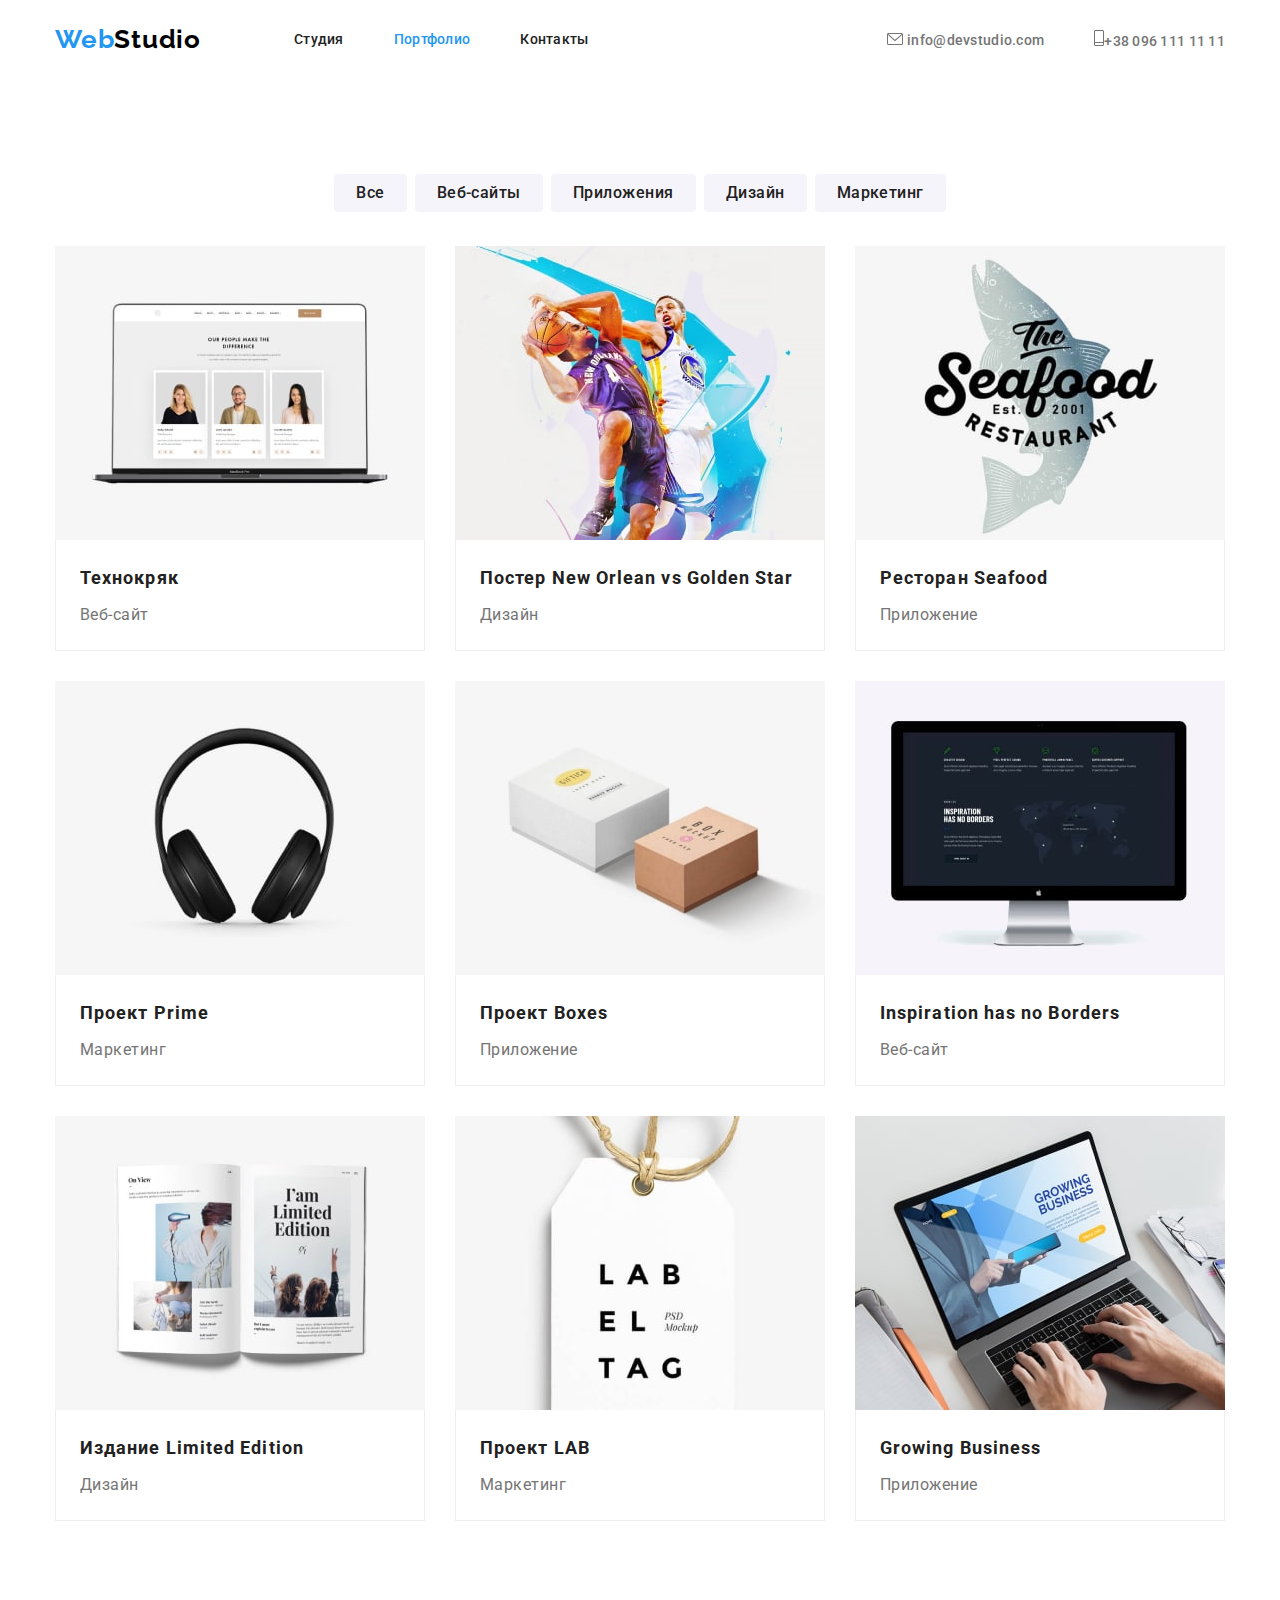
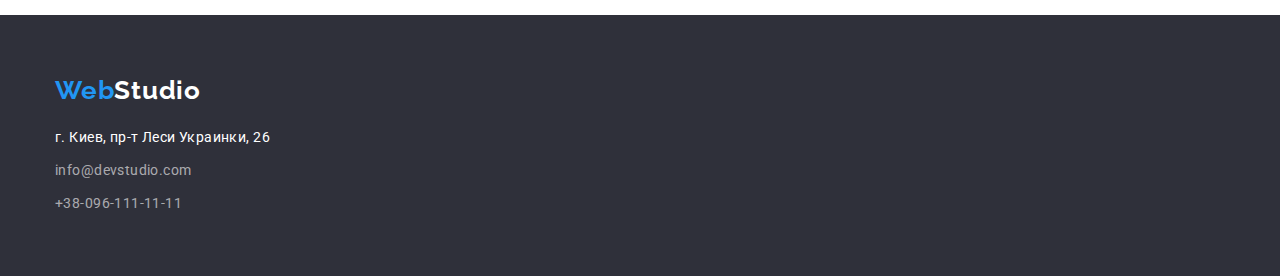
==== portfolio.html @ 01f7aa28 "Добавляет иконки в папку images" ====
<!DOCTYPE html>
<html lang="ru">
  <head>
    <meta charset="UTF-8" />
    <meta http-equiv="X-UA-Compatible" content="IE=edge" />
    <meta name="viewport" content="width=device-width, initial-scale=1.0" />
    <title>Portfolio</title>
    <link rel="preconnect" href="https://fonts.googleapis.com" />
    <link rel="preconnect" href="https://fonts.gstatic.com" crossorigin />
    <link
      href="https://fonts.googleapis.com/css2?family=Raleway:wght@700&family=Roboto:wght@400;500;700;900&display=swap"
      rel="stylesheet"
    />
    <link
      rel="stylesheet"
      href="https://cdnjs.cloudflare.com/ajax/libs/modern-normalize/1.1.0/modern-normalize.min.css"
    />
    <link rel="stylesheet" href="./css/styles.css" />
  </head>
  <body class="page">
    <header class="page-header container">
      <!-- Меню навигации -->
      <nav class="main-nav">
        <a href="./index.html" class="logo"><span class="part-one">Web</span>Studio</a>
        <ul class="site-nav list">
          <li class="item">
            <a href="./index.html" class="link">Студия</a>
          </li>
          <li class="item">
            <a href="./portfolio.html" class="link current">Портфолио</a>
          </li>
          <li class="item">
            <a href="" class="link">Контакты</a>
          </li>
        </ul>
      </nav>
      <!-- Контакты -->
      <ul class="list list-nav">
        <li class="item">
          <a href="mailto:info@devstudio.com " class="contact-nav">info@devstudio.com</a>
        </li>
        <li class="item"><a href="tel:+380961111111" class="contact-nav">+38 096 111 11 11</a></li>
      </ul>
    </header>
    <main>
      <section class="section-portfolio">
        <h2 class="visually-hidden">Наши работы</h2>
        <div class="container">
          <ul class="galary-btn list">
            <li class="item"><button class="button-link" type="button">Все</button></li>
            <li class="item"><button class="button-link" type="button">Веб-сайты</button></li>
            <li class="item"><button class="button-link" type="button">Приложения</button></li>
            <li class="item"><button class="button-link" type="button">Дизайн</button></li>
            <li class="item"><button class="button-link" type="button">Маркетинг</button></li>
          </ul>

          <ul class="portfolio-list list">
            <li class="item">
              <img
                class="no-grap"
                src="./images/portfolio-image/portfolio-image1.jpg"
                alt="ноутбук с персоналом на экране"
                width="370"
                height="294"
              />
              <div class="portfolio-subtitle">
                <h3 class="title">Технокряк</h3>
                <p class="text">Веб-сайт</p>
              </div>
            </li>

            <li class="item">
              <img
                class="no-grap"
                src="./images/portfolio-image/portfolio-image2.jpg"
                alt="два баскетболиста с мячём"
                width="370"
                height="294"
              />
              <div class="portfolio-subtitle">
                <h3 class="title">Постер New Orlean vs Golden Star</h3>
                <p class="text">Дизайн</p>
              </div>
            </li>

            <li class="item">
              <img
                class="no-grap"
                src="./images/portfolio-image/portfolio-image3.jpg"
                alt="логотип ресторана "
                width="370"
                height="294"
              />
              <div class="portfolio-subtitle">
                <h3 class="title">Ресторан Seafood</h3>
                <p class="text">Приложение</p>
              </div>
            </li>

            <li class="item">
              <img
                class="no-grap"
                src="./images/portfolio-image/portfolio-image4.jpg"
                alt="наушники"
                width="370"
                height="294"
              />
              <div class="portfolio-subtitle">
                <h3 class="title">Проект Prime</h3>
                <p class="text">Маркетинг</p>
              </div>
            </li>

            <li class="item">
              <img
                class="no-grap"
                src="./images/portfolio-image/portfolio-image5.jpg"
                alt="две картонные коробки"
                width="370"
                height="294"
              />
              <div class="portfolio-subtitle">
                <h3 class="title">Проект Boxes</h3>
                <p class="text">Приложение</p>
              </div>
            </li>

            <li class="item">
              <img
                class="no-grap"
                src="./images/portfolio-image/portfolio-image6.jpg"
                alt="монитор"
                width="370"
                height="294"
              />
              <div class="portfolio-subtitle">
                <h3 class="title">Inspiration has no Borders</h3>
                <p class="text">Веб-сайт</p>
              </div>
            </li>

            <li class="item">
              <img
                class="no-grap"
                src="./images/portfolio-image/portfolio-image7.jpg"
                alt="открытая книга"
                width="370"
                height="294"
              />
              <div class="portfolio-subtitle">
                <h3 class="title">Издание Limited Edition</h3>
                <p class="text">Дизайн</p>
              </div>
            </li>
            <li class="item">
              <img
                class="no-grap"
                src="./images/portfolio-image/portfolio-image8.jpg"
                alt="этикетка с лэйблом"
                width="370"
                height="294"
              />
              <div class="portfolio-subtitle">
                <h3 class="title">Проект LAB</h3>
                <p class="text">Маркетинг</p>
              </div>
            </li>

            <li class="item">
              <img
                class="no-grap"
                src="./images/portfolio-image/portfolio-image9.jpg"
                alt="мужчина работает на ноутбуке"
                width="370"
                height="294"
              />
              <div class="portfolio-subtitle">
                <h3 class="title">Growing Business</h3>
                <p class="text">Приложение</p>
              </div>
            </li>
          </ul>
        </div>
      </section>
    </main>
    <!-- Подвал -->
    <footer class="footer">
      <div class="container">
        <a href="./index.html" class="logo"
          ><span class="part-one">Web</span><span class="logo-second-part">Studio</span></a
        >
        <address>
          <p class="adres">г. Киев, пр-т Леси Украинки, 26</p>
          <ul class="list">
            <li class="item-adres">
              <a href="mailto:info@devstudio.com " class="contact-footer">info@devstudio.com</a>
            </li>
            <li class="item-adres">
              <a href="tel:+380961111111" class="contact-footer">+38-096-111-11-11</a>
            </li>
          </ul>
        </address>
      </div>
    </footer>
  </body>
</html>
---- css/styles.css ----
/* Цвет основного текста #757575 */
/* Цвет заголовков #212121 */
/* Белые цвет #ffffff */
/*Акцент  #2196F3*/
/* фон секции "наша команда" #F5F4FA */
/* Цвет рамки меню #ECECEC */

:root {
  --primary-text-color: #757575;
  --title-text-color: #212121;
  --accent-color: #2196f3;
  --primary-white-color: #ffffff;
  --primary-button-color: #f5f4fa;
  --logo-second-part: #000000;
  --primary-bcg-color: #2f303a;
  --section-team-color: #f5f4fa;
  --nav-border-color: #ececec;
  --card-border-color: #eeeeee;
  /* Cетка для портфолио */
  --portfolio-list-gap: 30px;
}

.visually-hidden {
  position: absolute;
  clip: rect(0 0 0 0);
  width: 1px;
  height: 1px;
  margin: -1px;
}

.list {
  padding: 0;
  margin: 0;
  list-style: none;
}
a {
  text-decoration: none;
}

.page {
  background-color: var(--primary-white-color);
  color: var(--primary-text-color);
  font-family: Roboto, sans-serif;
}
.container {
  width: 1200px;
  padding-left: 15px;
  padding-right: 15px;
  margin-left: auto;
  margin-right: auto;
}
.no-grap {
  display: block;
}
img {
  display: block;
  max-width: 100%;
}

/*------------------------------------------------- logo------------------------------------ */
/* .position {
  display: flex;
} */
.page-header {
  display: flex;
}

.logo {
  margin-right: 93px;
  padding: 24px 0 25px 0;

  color: var(--logo-second-part);
  font-family: Raleway;
  font-weight: 700;
  font-size: 26px;
  line-height: 1.19;
  letter-spacing: 0.03em;
}

.logo .part-one {
  color: var(--accent-color);
}

/* ---------------------------------------Главная навигация---------------------------------- */
.main-nav {
  display: flex;
  align-items: center;
}

.site-nav {
  display: flex;
  font-weight: 500;
  font-size: 14px;
  line-height: 1.14;
  letter-spacing: 0.02em;
}

.site-nav .link {
  display: block;
  padding-top: 32px;
  padding-bottom: 32px;
  color: var(--title-text-color);
}
.site-nav .item:not(:last-child) {
  margin-right: 50px;
}

.site-nav .link:hover,
.site-nav .link:focus {
  color: var(--accent-color);
}
.site-nav .link.current {
  color: var(--accent-color);
}

/*------------------------------------------ Контакты в главном меню -------------------------------*/

.list-nav {
  display: flex;
  align-items: center;
  margin-left: auto;
}

.list-nav .item:not(:last-child) {
  margin-right: 50px;
}

.contact-nav {
  padding-top: 32px;
  padding-bottom: 32px;

  color: var(--primary-text-color);
  font-style: normal;
  font-weight: 500;
  font-size: 14px;
  line-height: 1.14;
  letter-spacing: 0.02em;
}

.contact-nav:hover {
  color: var(--accent-color);
}

.btn-line {
  border-bottom: 1px solid var(--nav-border-color);
}

.list-nav .item:nth-child(1)::before {
  display: inline-flex;
  /* align-items: center; */
  content: '';
  width: 16px;
  height: 12px;
  color: var(--primary-text-color);
  background-image: url(../icons/envelope.svg);
}

.list-nav .item:nth-child(2)::before {
  display: inline-flex;
  /* align-items: center; */
  content: '';
  width: 10px;
  height: 16px;
  color: var(--primary-text-color);
  background-image: url(../icons/phone.svg);
}

/*------------------------------------------------------- Секция hero ----------------------------------------*/
.hero {
  padding-top: 200px;
  padding-bottom: 200px;
  margin: 0 auto;
  text-align: center;
  background-color: var(--primary-bcg-color);
}

.hero .title {
  width: 696px;
  margin: 0 auto;
  margin-bottom: 30px;

  color: var(--primary-white-color);
  font-style: normal;
  font-weight: 900;
  font-size: 44px;
  line-height: 1.36;
  text-align: center;
  letter-spacing: 0.06em;
  text-transform: uppercase;
}
.button {
  color: var(--primary-white-color);
  background-color: var(--accent-color);
  font-family: inherit;
  font-weight: 700;
  font-size: 16px;
  line-height: 1.88;
  text-align: center;
  padding: 10px 32px;
  display: inline-block;
  min-width: 200px;
  letter-spacing: 0.06em;
  border: none;
  border-radius: 4px;
  cursor: pointer;
}

/* -------------------------------------------------------Наши особенности --------------------------*/

.feature {
  padding-top: 94px;
}
.feature-list {
  display: flex;
  margin-top: 0;
}

.feature-list .title {
  margin-top: 0;
  margin-bottom: 0;
  text-align: left;
  color: var(--title-text-color);
  font-style: 400;
  font-size: 14px;
  line-height: 1.14;
  letter-spacing: 0.03em;
  text-transform: uppercase;
}

.feature-list .item::befor {
  display: block;
  content: '';
  /* width: 270px;
  height: 120px; */
  background-color: var(--primary-button-color);
  background-image: url(../icons/icon-antenna.svg);
}

.feature-list .item {
  max-width: 270px;
}
.feature-list .item:not(:last-child) {
  margin-right: 30px;
}

.feature-list .text {
  margin-top: 10px;
  margin-bottom: 0;

  text-align: left;
  font-style: normal;
  font-weight: 400;
  font-size: 14px;
  line-height: 1.71;
  letter-spacing: 0.03em;
}
/* --------------------------------------------------Чем мы занимаемся ---------------------------------*/

.section-work {
  padding-top: 94px;
  padding-bottom: 94px;
}
.section-work .list {
  display: flex;
  margin-top: 50px;
}
.section-work .item:not(:last-child) {
  margin-right: 30px;
}
.section-work .title {
  margin-top: 0;
  margin-bottom: 0;

  color: var(--title-text-color);
  font-size: 36px;
  line-height: 1.17;
  text-align: center;
  letter-spacing: 0.03em;
}

/* ---------------------------------------------------Наша команда ------------------------------------------*/
.section-team {
  padding-top: 94px;
  padding-bottom: 94px;

  background-color: var(--section-team-color);
}

.section-team .title {
  margin-top: 0;
  margin-bottom: 0;
  color: var(--title-text-color);
  font-size: 36px;
  line-height: 1.17;
  text-align: center;
  letter-spacing: 0.03em;
}

.team-list {
  display: flex;
  margin-top: 50px;
}
.section-team .item:not(:last-child) {
  margin-right: 30px;
}
.team-list .item {
  background-color: var(--primary-white-color);
}

.subtitle {
  padding: 30px 0;
}

.section-team .name {
  margin-top: 0;
  margin-bottom: 0;
  text-align: center;
  color: var(--title-text-color);
  font-style: normal;
  font-weight: 500;
  font-size: 16px;
  line-height: 1.19;
  letter-spacing: 0.03em;
}
.section-team .profession {
  margin-top: 10px;
  margin-bottom: 0;

  text-align: center;
  font-style: normal;
  font-weight: 400;
  font-size: 16px;
  line-height: 1.19;
  letter-spacing: 0.03em;
}

/* -------------------------------------------Адрес и контакты футера */

.footer {
  background-color: var(--primary-bcg-color);
}
.footer .container {
  padding-top: 60px;
  padding-bottom: 60px;
}

.footer .logo {
  display: inline-block;
  margin-right: 0;
  margin-bottom: 20px;
  padding: 0;
}
.adres {
  margin-top: 0;
  margin-bottom: 9px;
  font-style: normal;
  font-weight: 400;
  font-size: 14px;
  line-height: 1.71;
  letter-spacing: 0.03em;
  color: var(--primary-white-color);
}
.item-adres:not(:last-child) {
  margin-bottom: 9px;
}

.contact-footer {
  display: inline-block;
  font-style: normal;
  font-weight: 400;
  font-size: 14px;
  line-height: 1.71;
  letter-spacing: 0.03em;
  color: rgba(255, 255, 255, 0.6);
}

.logo-second-part {
  color: var(--primary-white-color);
}
/*------------------------------------------------- СТИЛИ ПОРТФОЛИО --------------------------------------*/

/* ---------------------------------------------Кнопки фильтра Портфолио -----------------------------------*/

.section-portfolio {
  padding-top: 94px;
  padding-bottom: 94px;
}

.galary-btn {
  display: flex;
  justify-content: center;
  margin-bottom: 34px;
}

/* .galary-btn .item + .item {
  margin-left: 8px;
} */
.galary-btn .item:not(:last-child) {
  margin-right: 8px;
}

.button-link {
  display: block;
  padding: 6px 22px;
  min-width: 100%;

  color: var(--title-text-color);
  background-color: var(--primary-button-color);
  font-family: inherit;
  font-weight: 500;
  font-size: 16px;
  line-height: 1.63;
  letter-spacing: 0.03em;
  border: none;
  border-radius: 4px;
  cursor: pointer;
}

.button-link:hover,
.button-link:focus {
  color: var(--primary-white-color);
  background-color: var(--accent-color);
}
/* ----------------------------------------------Основная секция портфолио -------------------------------------*/

.portfolio-list {
  display: flex;
  flex-wrap: wrap;

  margin-top: calc(-1 * var(--portfolio-list-gap));
  margin-left: calc(-1 * var(--portfolio-list-gap));
}

.portfolio-list .item {
  flex-basis: calc(100% / 3 - 30px);
  margin-top: var(--portfolio-list-gap);
  margin-left: var(--portfolio-list-gap);
}

.portfolio-list .title {
  color: var(--title-text-color);
  font-style: normal;
  font-weight: 700;
  font-size: 18px;
  line-height: 2;
  letter-spacing: 0.06em;
}
.portfolio-list .text {
  margin-bottom: 0;
  font-style: normal;
  font-weight: 400;
  font-size: 16px;
  line-height: 1.87;
  letter-spacing: 0.03em;
}
.portfolio-subtitle {
  border: 1px solid var(--card-border-color);
  border-top: 0;
  padding: 20px 24px;
}
.portfolio-subtitle .title {
  margin: 0;
}
.portfolio-subtitle .text {
  margin-top: 4px;
}
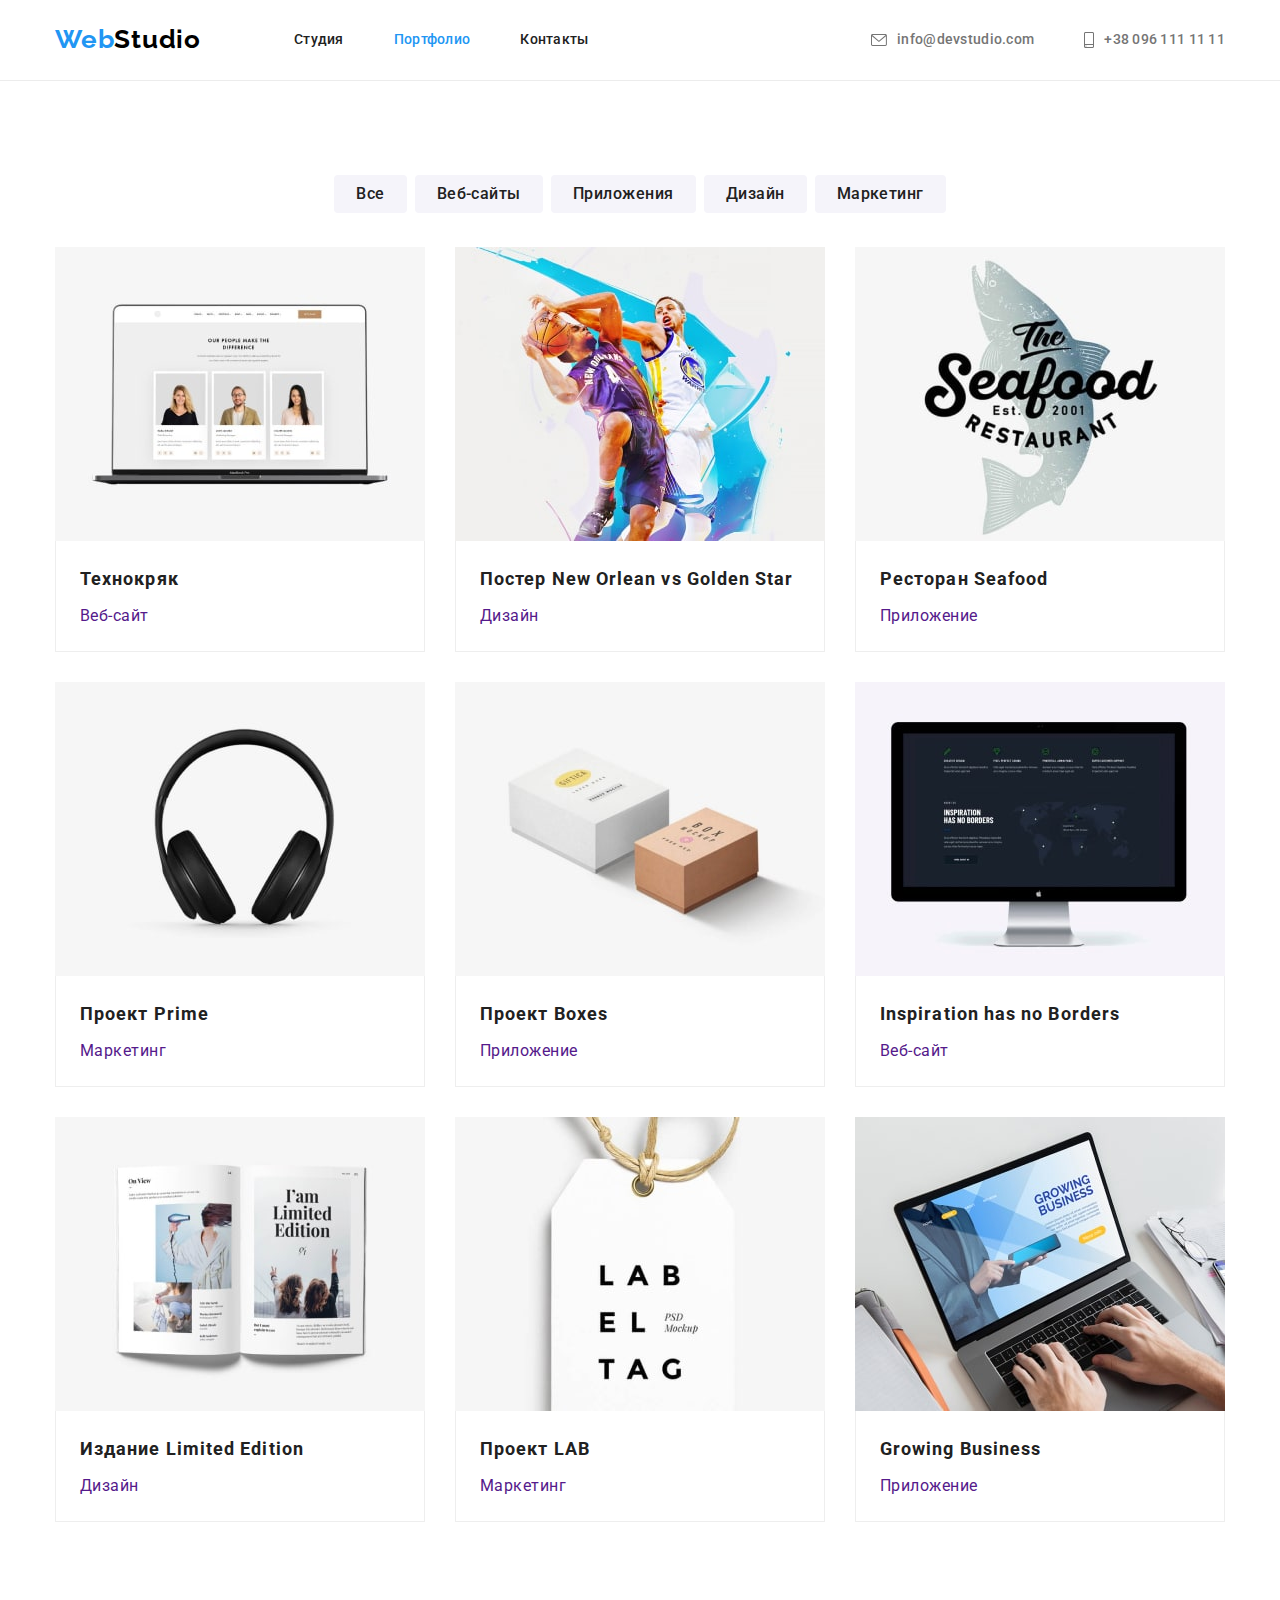
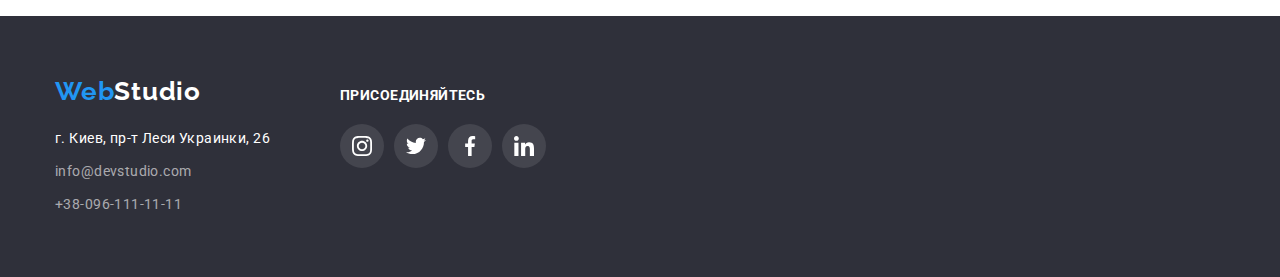
==== commit 54e3ecea: "Добавляет тени в портфолио" ====
--- a/portfolio.html
+++ b/portfolio.html
@@ -18,29 +18,45 @@
     <link rel="stylesheet" href="./css/styles.css" />
   </head>
   <body class="page">
-    <header class="page-header container">
+    <header class="btn-line">
       <!-- Меню навигации -->
-      <nav class="main-nav">
-        <a href="./index.html" class="logo"><span class="part-one">Web</span>Studio</a>
-        <ul class="site-nav list">
+      <div class="page-header container">
+        <nav class="main-nav">
+          <a href="./index.html" class="logo"><span class="part-one">Web</span>Studio</a>
+
+          <ul class="site-nav list">
+            <li class="item">
+              <a href="./index.html" class="link">Студия</a>
+            </li>
+            <li class="item">
+              <a href="./portfolio.html" class="link current">Портфолио</a>
+            </li>
+            <li class="item">
+              <a href="" class="link">Контакты</a>
+            </li>
+          </ul>
+        </nav>
+        <!-- Контакты -->
+
+        <ul class="list list-nav">
           <li class="item">
-            <a href="./index.html" class="link">Студия</a>
+            <a href="mailto:info@devstudio.com " class="contact-nav">
+              <svg class="nav-icon-mail" width="16" height="12">
+                <use href="./images/symbol-defs.svg#icon-mail" class="link"></use>
+              </svg>
+              info@devstudio.com
+            </a>
           </li>
           <li class="item">
-            <a href="./portfolio.html" class="link current">Портфолио</a>
-          </li>
-          <li class="item">
-            <a href="" class="link">Контакты</a>
+            <a href="tel:+380961111111" class="contact-nav"
+              ><svg class="nav-icon-phone" width="10" height="16">
+                <use href="./images/symbol-defs.svg#icon-smartphone" class="link"></use>
+              </svg>
+              +38 096 111 11 11
+            </a>
           </li>
         </ul>
-      </nav>
-      <!-- Контакты -->
-      <ul class="list list-nav">
-        <li class="item">
-          <a href="mailto:info@devstudio.com " class="contact-nav">info@devstudio.com</a>
-        </li>
-        <li class="item"><a href="tel:+380961111111" class="contact-nav">+38 096 111 11 11</a></li>
-      </ul>
+      </div>
     </header>
     <main>
       <section class="section-portfolio">
@@ -56,128 +72,147 @@
 
           <ul class="portfolio-list list">
             <li class="item">
-              <img
-                class="no-grap"
-                src="./images/portfolio-image/portfolio-image1.jpg"
-                alt="ноутбук с персоналом на экране"
-                width="370"
-                height="294"
-              />
-              <div class="portfolio-subtitle">
-                <h3 class="title">Технокряк</h3>
-                <p class="text">Веб-сайт</p>
-              </div>
-            </li>
-
-            <li class="item">
-              <img
-                class="no-grap"
-                src="./images/portfolio-image/portfolio-image2.jpg"
-                alt="два баскетболиста с мячём"
-                width="370"
-                height="294"
-              />
-              <div class="portfolio-subtitle">
-                <h3 class="title">Постер New Orlean vs Golden Star</h3>
-                <p class="text">Дизайн</p>
-              </div>
-            </li>
-
-            <li class="item">
-              <img
-                class="no-grap"
-                src="./images/portfolio-image/portfolio-image3.jpg"
-                alt="логотип ресторана "
-                width="370"
-                height="294"
-              />
-              <div class="portfolio-subtitle">
-                <h3 class="title">Ресторан Seafood</h3>
-                <p class="text">Приложение</p>
-              </div>
-            </li>
-
-            <li class="item">
-              <img
-                class="no-grap"
-                src="./images/portfolio-image/portfolio-image4.jpg"
-                alt="наушники"
-                width="370"
-                height="294"
-              />
-              <div class="portfolio-subtitle">
-                <h3 class="title">Проект Prime</h3>
-                <p class="text">Маркетинг</p>
-              </div>
-            </li>
-
-            <li class="item">
-              <img
-                class="no-grap"
-                src="./images/portfolio-image/portfolio-image5.jpg"
-                alt="две картонные коробки"
-                width="370"
-                height="294"
-              />
-              <div class="portfolio-subtitle">
-                <h3 class="title">Проект Boxes</h3>
-                <p class="text">Приложение</p>
-              </div>
-            </li>
-
-            <li class="item">
-              <img
-                class="no-grap"
-                src="./images/portfolio-image/portfolio-image6.jpg"
-                alt="монитор"
-                width="370"
-                height="294"
-              />
-              <div class="portfolio-subtitle">
-                <h3 class="title">Inspiration has no Borders</h3>
-                <p class="text">Веб-сайт</p>
-              </div>
-            </li>
-
-            <li class="item">
-              <img
-                class="no-grap"
-                src="./images/portfolio-image/portfolio-image7.jpg"
-                alt="открытая книга"
-                width="370"
-                height="294"
-              />
-              <div class="portfolio-subtitle">
-                <h3 class="title">Издание Limited Edition</h3>
-                <p class="text">Дизайн</p>
-              </div>
-            </li>
-            <li class="item">
-              <img
-                class="no-grap"
-                src="./images/portfolio-image/portfolio-image8.jpg"
-                alt="этикетка с лэйблом"
-                width="370"
-                height="294"
-              />
-              <div class="portfolio-subtitle">
-                <h3 class="title">Проект LAB</h3>
-                <p class="text">Маркетинг</p>
-              </div>
-            </li>
-
-            <li class="item">
-              <img
-                class="no-grap"
-                src="./images/portfolio-image/portfolio-image9.jpg"
-                alt="мужчина работает на ноутбуке"
-                width="370"
-                height="294"
-              />
-              <div class="portfolio-subtitle">
-                <h3 class="title">Growing Business</h3>
-                <p class="text">Приложение</p>
-              </div>
+              <a href="" class="portfolio-card">
+                <img
+                  class="no-grap"
+                  src="./images/portfolio-image/portfolio-image1.jpg"
+                  alt="ноутбук с персоналом на экране"
+                  width="370"
+                  height="294"
+                />
+                <div class="portfolio-subtitle">
+                  <h3 class="title">Технокряк</h3>
+                  <p class="text">Веб-сайт</p>
+                </div>
+              </a>
+            </li>
+
+            <li class="item">
+              <a href="" class="portfolio-card">
+                <img
+                  class="no-grap"
+                  src="./images/portfolio-image/portfolio-image2.jpg"
+                  alt="два баскетболиста с мячём"
+                  width="370"
+                  height="294"
+                />
+                <div class="portfolio-subtitle">
+                  <h3 class="title">Постер New Orlean vs Golden Star</h3>
+                  <p class="text">Дизайн</p>
+                </div>
+              </a>
+            </li>
+
+            <li class="item">
+              <a href="" class="portfolio-card">
+                <img
+                  class="no-grap"
+                  src="./images/portfolio-image/portfolio-image3.jpg"
+                  alt="логотип ресторана "
+                  width="370"
+                  height="294"
+                />
+                <div class="portfolio-subtitle">
+                  <h3 class="title">Ресторан Seafood</h3>
+                  <p class="text">Приложение</p>
+                </div>
+              </a>
+            </li>
+
+            <li class="item">
+              <a href="" class="portfolio-card">
+                <img
+                  class="no-grap"
+                  src="./images/portfolio-image/portfolio-image4.jpg"
+                  alt="наушники"
+                  width="370"
+                  height="294"
+                />
+                <div class="portfolio-subtitle">
+                  <h3 class="title">Проект Prime</h3>
+                  <p class="text">Маркетинг</p>
+                </div>
+              </a>
+            </li>
+
+            <li class="item">
+              <a href="" class="portfolio-card">
+                <img
+                  class="no-grap"
+                  src="./images/portfolio-image/portfolio-image5.jpg"
+                  alt="две картонные коробки"
+                  width="370"
+                  height="294"
+                />
+                <div class="portfolio-subtitle">
+                  <h3 class="title">Проект Boxes</h3>
+                  <p class="text">Приложение</p>
+                </div>
+              </a>
+            </li>
+
+            <li class="item">
+              <a href="" class="portfolio-card">
+                <img
+                  class="no-grap"
+                  src="./images/portfolio-image/portfolio-image6.jpg"
+                  alt="монитор"
+                  width="370"
+                  height="294"
+                />
+                <div class="portfolio-subtitle">
+                  <h3 class="title">Inspiration has no Borders</h3>
+                  <p class="text">Веб-сайт</p>
+                </div>
+              </a>
+            </li>
+
+            <li class="item">
+              <a href="" class="portfolio-card">
+                <img
+                  class="no-grap"
+                  src="./images/portfolio-image/portfolio-image7.jpg"
+                  alt="открытая книга"
+                  width="370"
+                  height="294"
+                />
+                <div class="portfolio-subtitle">
+                  <h3 class="title">Издание Limited Edition</h3>
+                  <p class="text">Дизайн</p>
+                </div>
+              </a>
+            </li>
+
+            <li class="item">
+              <a href="" class="portfolio-card">
+                <img
+                  class="no-grap"
+                  src="./images/portfolio-image/portfolio-image8.jpg"
+                  alt="этикетка с лэйблом"
+                  width="370"
+                  height="294"
+                />
+                <div class="portfolio-subtitle">
+                  <h3 class="title">Проект LAB</h3>
+                  <p class="text">Маркетинг</p>
+                </div>
+              </a>
+            </li>
+
+            <li class="item">
+              <a href="" class="portfolio-card">
+                <img
+                  class="no-grap"
+                  src="./images/portfolio-image/portfolio-image9.jpg"
+                  alt="мужчина работает на ноутбуке"
+                  width="370"
+                  height="294"
+                />
+                <div class="portfolio-subtitle">
+                  <h3 class="title">Growing Business</h3>
+                  <p class="text">Приложение</p>
+                </div>
+              </a>
             </li>
           </ul>
         </div>
@@ -186,20 +221,57 @@
     <!-- Подвал -->
     <footer class="footer">
       <div class="container">
-        <a href="./index.html" class="logo"
-          ><span class="part-one">Web</span><span class="logo-second-part">Studio</span></a
-        >
-        <address>
-          <p class="adres">г. Киев, пр-т Леси Украинки, 26</p>
-          <ul class="list">
-            <li class="item-adres">
-              <a href="mailto:info@devstudio.com " class="contact-footer">info@devstudio.com</a>
-            </li>
-            <li class="item-adres">
-              <a href="tel:+380961111111" class="contact-footer">+38-096-111-11-11</a>
-            </li>
-          </ul>
-        </address>
+        <div class="wrapper-footer">
+          <div class="wrap-footer-adres">
+            <a href="./index.html" class="logo"
+              ><span class="part-one">Web</span><span class="logo-second-part">Studio</span></a
+            >
+            <address>
+              <p class="adres">г. Киев, пр-т Леси Украинки, 26</p>
+              <ul class="list">
+                <li class="item-adres">
+                  <a href="mailto:info@devstudio.com " class="contact-footer">info@devstudio.com</a>
+                </li>
+                <li class="item-adres">
+                  <a href="tel:+380961111111" class="contact-footer">+38-096-111-11-11</a>
+                </li>
+              </ul>
+            </address>
+          </div>
+          <div class="wrap-footer-social">
+            <p class="text">присоединяйтесь</p>
+            <ul class="wrap-list-icon list">
+              <li class="item">
+                <a href="" class="link">
+                  <svg class="footer-icon" width="20" height="20">
+                    <use href="./images/symbol-defs.svg#icon-instagram"></use>
+                  </svg>
+                </a>
+              </li>
+              <li class="item">
+                <a href="" class="link">
+                  <svg class="footer-icon" width="20" height="20">
+                    <use href="./images/symbol-defs.svg#icon-twitter"></use>
+                  </svg>
+                </a>
+              </li>
+              <li class="item">
+                <a href="" class="link">
+                  <svg class="footer-icon" width="20" height="20">
+                    <use href="./images/symbol-defs.svg#icon-facebook"></use>
+                  </svg>
+                </a>
+              </li>
+              <li class="item">
+                <a href="" class="link">
+                  <svg class="footer-icon" width="20" height="20">
+                    <use href="./images/symbol-defs.svg#icon-linkedin"></use>
+                  </svg>
+                </a>
+              </li>
+            </ul>
+          </div>
+        </div>
       </div>
     </footer>
   </body>
--- a/css/styles.css
+++ b/css/styles.css
@@ -16,6 +16,8 @@
   --section-team-color: #f5f4fa;
   --nav-border-color: #ececec;
   --card-border-color: #eeeeee;
+  --icon-social-color: #afb1b8;
+  --bcg-icons-color: rgba(255, 255, 255, 0.1);
   /* Cетка для портфолио */
   --portfolio-list-gap: 30px;
 }
@@ -125,10 +127,21 @@
   margin-right: 50px;
 }
 
+.nav-icon-mail {
+  margin-right: 10px;
+  fill: currentColor;
+}
+
+.nav-icon-phone {
+  margin-right: 10px;
+  fill: currentColor;
+}
+
 .contact-nav {
+  align-items: center;
+  display: flex;
   padding-top: 32px;
   padding-bottom: 32px;
-
   color: var(--primary-text-color);
   font-style: normal;
   font-weight: 500;
@@ -143,26 +156,6 @@
 
 .btn-line {
   border-bottom: 1px solid var(--nav-border-color);
-}
-
-.list-nav .item:nth-child(1)::before {
-  display: inline-flex;
-  /* align-items: center; */
-  content: '';
-  width: 16px;
-  height: 12px;
-  color: var(--primary-text-color);
-  background-image: url(../icons/envelope.svg);
-}
-
-.list-nav .item:nth-child(2)::before {
-  display: inline-flex;
-  /* align-items: center; */
-  content: '';
-  width: 10px;
-  height: 16px;
-  color: var(--primary-text-color);
-  background-image: url(../icons/phone.svg);
 }
 
 /*------------------------------------------------------- Секция hero ----------------------------------------*/
@@ -172,6 +165,15 @@
   margin: 0 auto;
   text-align: center;
   background-color: var(--primary-bcg-color);
+}
+.overley {
+  max-width: 1600px;
+  height: 600px;
+  background-image: linear-gradient(rgba(47, 48, 58, 0.4), rgba(47, 48, 58, 0.4)),
+    url(../images/bcg-hero.jpg);
+  background-repeat: no-repeat;
+  background-position: center;
+  background-size: cover;
 }
 
 .hero .title {
@@ -215,6 +217,21 @@
   margin-top: 0;
 }
 
+.feature-list .wrap-icon {
+  display: flex;
+  height: 120px;
+  background-color: var(--primary-button-color);
+  border-radius: 4px;
+  justify-content: center;
+  align-items: center;
+  margin-bottom: 30px;
+}
+
+/* .wrap-icon .icon {
+  justify-content: center;
+  align-items: center;
+} */
+
 .feature-list .title {
   margin-top: 0;
   margin-bottom: 0;
@@ -225,15 +242,6 @@
   line-height: 1.14;
   letter-spacing: 0.03em;
   text-transform: uppercase;
-}
-
-.feature-list .item::befor {
-  display: block;
-  content: '';
-  /* width: 270px;
-  height: 120px; */
-  background-color: var(--primary-button-color);
-  background-image: url(../icons/icon-antenna.svg);
 }
 
 .feature-list .item {
@@ -305,6 +313,9 @@
 }
 .team-list .item {
   background-color: var(--primary-white-color);
+  box-shadow: 0px 1px 3px rgba(0, 0, 0, 0.12), 0px 1px 1px rgba(0, 0, 0, 0.14),
+    0px 2px 1px rgba(0, 0, 0, 0.2);
+  border-radius: 0px 0px 4px 4px;
 }
 
 .subtitle {
@@ -332,6 +343,92 @@
   font-size: 16px;
   line-height: 1.19;
   letter-spacing: 0.03em;
+}
+
+.masters-socials-list {
+  display: flex;
+  justify-content: center;
+  margin-top: 16px;
+}
+.masters-socials-list:not(:last-child) {
+  margin-right: 10px;
+}
+
+.socials-item {
+  width: 44px;
+  height: 44px;
+}
+.socials-link {
+  width: 100%;
+  height: 100%;
+  display: flex;
+  justify-content: center;
+  align-items: center;
+  border-radius: 50%;
+  color: var(--icon-social-color);
+}
+.masters-icon {
+  fill: currentColor;
+}
+
+.socials-link:hover,
+.socials-link:focus {
+  color: var(--primary-white-color);
+  background-color: var(--accent-color);
+}
+
+/* Наши клиенты */
+
+.section-clients {
+  padding-top: 92px;
+  padding-bottom: 94px;
+}
+
+.section-clients .title {
+  margin-top: 0;
+  margin-bottom: 0;
+  color: var(--title-text-color);
+  font-size: 36px;
+  line-height: 1.17;
+  text-align: center;
+  letter-spacing: 0.03em;
+}
+.label-list {
+  display: flex;
+  margin-top: 50px;
+}
+.labe-item + .labe-item {
+  margin-left: 30px;
+}
+
+.labe-item {
+  width: 170px;
+  height: 92px;
+
+  display: flex;
+  justify-content: center;
+  align-items: center;
+}
+
+.label-link {
+  border: 1px solid var(--icon-social-color);
+  border-radius: 4px;
+  width: 100%;
+  height: 100%;
+  display: flex;
+  justify-content: center;
+  align-items: center;
+  color: var(--icon-social-color);
+}
+
+.label-link:hover,
+.label-link:focus {
+  border-color: var(--accent-color);
+  color: var(--accent-color);
+}
+
+.icon-clients {
+  fill: currentColor;
 }
 
 /* -------------------------------------------Адрес и контакты футера */
@@ -377,6 +474,55 @@
 .logo-second-part {
   color: var(--primary-white-color);
 }
+
+.wrap-footer-social .text {
+  margin-top: 0;
+  margin-bottom: 20px;
+  font-weight: 700;
+  font-size: 14px;
+  line-height: 1.14;
+  letter-spacing: 0.03em;
+  text-transform: uppercase;
+  color: var(--primary-white-color);
+}
+.wrap-list-icon {
+  display: flex;
+}
+.wrap-list-icon .item {
+  width: 44px;
+  height: 44px;
+}
+.wrap-list-icon .item:not(:last-child) {
+  margin-right: 10px;
+}
+
+.wrap-list-icon .link {
+  display: flex;
+  width: 100%;
+  height: 100%;
+  border-radius: 50%;
+  justify-content: center;
+  align-items: center;
+  background-color: var(--bcg-icons-color);
+  color: var(--primary-white-color);
+}
+
+.footer-icon {
+  fill: currentColor;
+}
+
+.wrap-list-icon .link:hover,
+.wrap-list-icon .link:focus {
+  background-color: var(--accent-color);
+}
+.wrapper-footer {
+  display: flex;
+}
+.wrap-footer-social {
+  margin-left: 70px;
+  padding-top: 12px;
+}
+
 /*------------------------------------------------- СТИЛИ ПОРТФОЛИО --------------------------------------*/
 
 /* ---------------------------------------------Кнопки фильтра Портфолио -----------------------------------*/
@@ -415,11 +561,11 @@
   border-radius: 4px;
   cursor: pointer;
 }
-
 .button-link:hover,
 .button-link:focus {
   color: var(--primary-white-color);
   background-color: var(--accent-color);
+  box-shadow: 0px 4px 4px rgba(0, 0, 0, 0.25);
 }
 /* ----------------------------------------------Основная секция портфолио -------------------------------------*/
 
@@ -464,3 +610,13 @@
 .portfolio-subtitle .text {
   margin-top: 4px;
 }
+
+.portfolio-card {
+  display: block;
+}
+
+.portfolio-card:hover,
+.portfolio-card:focus {
+  box-shadow: 0px 1px 1px rgba(0, 0, 0, 0.12), 0px 4px 4px rgba(0, 0, 0, 0.06),
+    1px 4px 6px rgba(0, 0, 0, 0.16);
+}
